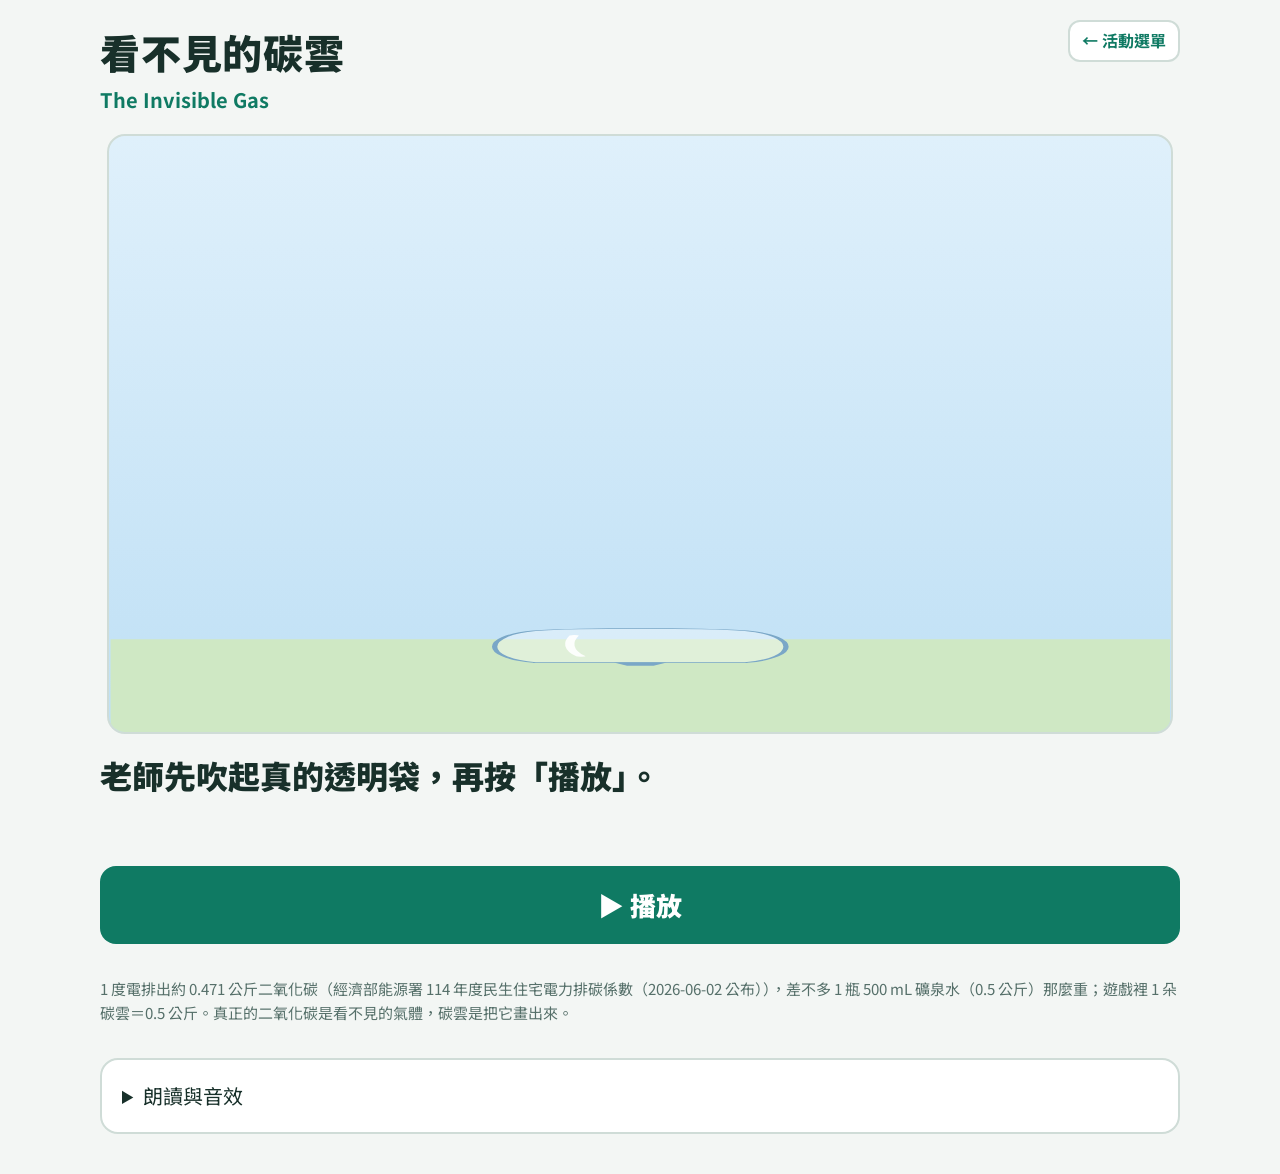
==== bag/index.html @ d029b46d "新增整合選單與五個課堂活動：轉盤、排排站、我會說、超載日動畫、透明袋動畫；尋寶遊戲加輪流上台 - lesson/：依上課順序列出兩節課全部遊戲與動畫 - spin/ rank/ say/：觸控電視輪流" ====
<!doctype html>
<html lang="zh-Hant">
<head>
<meta charset="utf-8">
<meta name="viewport" content="width=device-width, initial-scale=1, viewport-fit=cover">
<title>看不見的碳雲</title>
<link rel="preconnect" href="https://fonts.googleapis.com">
<link rel="stylesheet" href="https://fonts.googleapis.com/css2?family=Noto+Sans+TC:wght@400;500;700;900&display=swap">
<link rel="stylesheet" href="../engine/activity.css">
<style>
/* 第一節 發展活動三的結尾：老師吹起透明袋之後播。袋子鼓起 → 飄上天 → 變成碳雲 */
.fx{transform-box:fill-box;transform-origin:center bottom}
.fxc{transform-box:fill-box;transform-origin:center}
</style>
</head>
<body>
<main class="wrap">
  <div class="top">
    <header><h1>看不見的碳雲</h1><p class="en">The Invisible Gas</p></header>
    <a class="home" href="../lesson/index.html">← 活動選單</a>
  </div>
  <div class="scene"><svg class="stage" id="svg" viewBox="0 0 1600 900" role="img" aria-label="透明袋變成碳雲的動畫"></svg></div>
  <div class="caption" id="cap" aria-live="polite">老師先吹起真的透明袋，再按「播放」。</div>
  <div class="row"><button class="go" id="play">▶ 播放</button></div>
  <p class="src" id="src"></p>
  <details class="panel"><summary>朗讀與音效</summary><div id="opts"></div></details>
</main>

<script src="../engine/tts-zh.js"></script>
<script src="../engine/sfx.js"></script>
<script src="../themes/save-power/icons.js"></script>
<script src="../themes/save-power/theme.js"></script>
<script src="../engine/activity.js"></script>
<script>
(function () {
  const { $, anim, sleep, sfx, TH } = Act;
  const ART = '../themes/save-power/art/';
  const C = TH.constants, BOTTLE = TH.compare[0];
  const NS = 'http://www.w3.org/2000/svg', svg = $('svg');
  const el = (tag, attr, parent = svg) => { const e = document.createElementNS(NS, tag);
    for (const k in attr) String(attr[k]).startsWith('var(') ? e.style.setProperty(k, attr[k]) : e.setAttribute(k, attr[k]);
    parent.appendChild(e); return e; };
  $('src').textContent = `1 度電排出約 ${C.kgCO2PerKwh} 公斤二氧化碳（${C.source}），差不多 1 ${BOTTLE.label}（${BOTTLE.kg} 公斤）那麼重；遊戲裡 1 朵碳雲＝${C.kgPerUnit} 公斤。真正的二氧化碳是看不見的氣體，碳雲是把它畫出來。`;

  function reset() {
    svg.innerHTML = '';
    el('rect', { x: 0, y: 760, width: 1600, height: 140, fill: 'var(--ground)' });
    // 透明袋（一開始扁扁的）
    const g = el('g', { id: 'bag', class: 'fx' });
    el('path', { d: 'M640 760 C560 700 560 420 640 360 C700 320 900 320 960 360 C1040 420 1040 700 960 760 Z', fill: 'rgba(255,255,255,.35)', stroke: '#7aa7c7', 'stroke-width': 8, 'stroke-dasharray': '0' }, g);
    el('path', { d: 'M700 420 C690 500 690 600 710 680', fill: 'none', stroke: 'rgba(255,255,255,.9)', 'stroke-width': 14, 'stroke-linecap': 'round' }, g);
    el('path', { d: 'M760 760 L840 760 L820 800 L780 800 Z', fill: '#7aa7c7' }, g);
    const gas = el('text', { x: 800, y: 580, 'text-anchor': 'middle', 'font-size': 60, 'font-weight': 900, fill: '#7aa7c7', opacity: 0, id: 'gas' }, g);
    gas.textContent = 'CO₂';
    g.style.transform = 'scaleY(.12)';
    // 秤：左邊一瓶水
    const w = el('g', { id: 'weigh', opacity: 0 });
    el('image', { href: ART + TH.art.waterBottle, x: 180, y: 470, width: 220, height: 280 }, w);
    el('text', { x: 290, y: 450, 'text-anchor': 'middle', 'font-size': 40, 'font-weight': 900, fill: 'var(--ink)' }, w).textContent = `約 ${BOTTLE.kg} 公斤`;
    el('text', { x: 480, y: 640, 'text-anchor': 'middle', 'font-size': 110, 'font-weight': 900, fill: 'var(--ink)' }, w).textContent = '≈';
    el('text', { x: 800, y: 300, 'text-anchor': 'middle', 'font-size': 40, 'font-weight': 900, fill: 'var(--ink)', id: 'one' }, w).textContent = '1 度電排出的二氧化碳';
    // 碳雲（最後才出現）
    const c = el('g', { id: 'cloud', opacity: 0, class: 'fxc' });
    el('image', { href: ART + TH.art.cloud, x: 600, y: 60, width: 400, height: 300 }, c);
    el('text', { x: 800, y: 420, 'text-anchor': 'middle', 'font-size': 52, 'font-weight': 900, fill: 'var(--ink)', stroke: 'var(--paper)', 'stroke-width': 8, 'paint-order': 'stroke' }, c).textContent = '碳雲 Carbon Cloud';
  }
  const steps = [
    { say: '老師吹起一個透明袋，袋子鼓起來了。', run: async () => { sfx.rise(); await anim($('bag'), [{ transform: 'scaleY(.12)' }, { transform: 'scaleY(1)' }], 1600, { easing: 'cubic-bezier(.3,1.4,.5,1)' }); } },
    { say: `1度電排出的二氧化碳，差不多1${BOTTLE.label}那麼重。`, run: async () => { await anim($('weigh'), [{ opacity: 0 }, { opacity: 1 }], 700); } },
    { say: '這麼重的東西，是看不見的氣體。', run: async () => { await anim($('gas'), [{ opacity: 0 }, { opacity: .55 }, { opacity: .15 }, { opacity: .55 }], 1600); } },
    { say: '它全部跑到天上去了。', run: async () => {
        anim($('weigh'), [{ opacity: 1 }, { opacity: 0 }], 500);
        sfx.rise();
        await anim($('bag'), [{ transform: 'translateY(0) scale(1)', opacity: 1 }, { transform: 'translateY(-420px) scale(.7)', opacity: .15 }], 2000);
      } },
    { say: '我們把它畫成「碳雲」。', run: async () => {
        sfx.good();
        await anim($('cloud'), [{ opacity: 0, transform: 'scale(.3)' }, { opacity: 1, transform: 'scale(1.08)' }, { opacity: 1, transform: 'scale(1)' }], 900);
        anim($('bag'), [{ opacity: .15 }, { opacity: 0 }], 300);
      } },
    { say: '記住：真正的二氧化碳是看不見的，碳雲是我們把它畫出來。', pause: 200 },
  ];
  Act.mountOptions($('opts'), '你好，我是朗讀的聲音。我們把它畫成碳雲。');
  Act.story(steps, { caption: $('cap'), play: $('play'), reset });
  reset();
})();
</script>
</body>
</html>
---- engine/activity.css ----
/* 課堂小遊戲與動畫共用的版型（spin/ rank/ say/ overshoot/ bag/ lesson/）。
   設計給「學生輪流上台點觸控電視」：大字、大按鈕、只用點的，不用拖曳。 */
:root{
  --bg:#f3f6f4; --paper:#ffffff; --ink:#18302a; --muted:#56706a;
  --line:#cfdcd7; --accent:#0f7a63; --accent-ink:#ffffff; --warn:#b4541c; --ok:#1e9e4a;
  --sky:#dff0fb; --sky2:#bfe0f5; --ground:#cfe8c4;
  --font:"Noto Sans TC","Microsoft JhengHei","PingFang TC",system-ui,sans-serif;
}
@media (prefers-color-scheme: dark){:root:not([data-theme="light"]){
  --bg:#0f1a17; --paper:#17251f; --ink:#e4efe9; --muted:#9db5ad;
  --line:#2c3f38; --accent:#3cc29f; --accent-ink:#06261d; --warn:#f0a070; --ok:#5fd68c;
  --sky:#16313f; --sky2:#1d4256; --ground:#1f3a24; color-scheme:dark}}
:root[data-theme="dark"]{
  --bg:#0f1a17; --paper:#17251f; --ink:#e4efe9; --muted:#9db5ad;
  --line:#2c3f38; --accent:#3cc29f; --accent-ink:#06261d; --warn:#f0a070; --ok:#5fd68c;
  --sky:#16313f; --sky2:#1d4256; --ground:#1f3a24; color-scheme:dark}
*{box-sizing:border-box}
[hidden]{display:none!important}
body{margin:0;background:var(--bg);color:var(--ink);font-family:var(--font);font-size:20px;line-height:1.6;
  padding-left:max(16px,env(safe-area-inset-left,0px));padding-right:max(16px,env(safe-area-inset-right,0px));padding-block:20px 40px}
.wrap{max-width:1080px;margin:0 auto;display:flex;flex-direction:column;gap:18px}
h1{font-size:clamp(28px,6vw,40px);font-weight:900;margin:0;letter-spacing:.02em}
h2{font-size:22px;margin:0}
.en{color:var(--accent);font-weight:700;margin:0}
.sub{color:var(--muted);margin:0}
.top{display:flex;gap:12px;align-items:flex-start;justify-content:space-between;flex-wrap:wrap}
.home{font-size:16px;font-weight:700;color:var(--accent);text-decoration:none;border:2px solid var(--line);border-radius:12px;padding:6px 12px;background:var(--paper)}
.panel{background:var(--paper);border:2px solid var(--line);border-radius:18px;padding:20px;display:flex;flex-direction:column;gap:14px}
button{font:inherit;cursor:pointer;color:var(--ink)}
button:focus-visible{outline:4px solid var(--accent);outline-offset:2px}
.go{font-size:26px;font-weight:900;padding:18px;border-radius:16px;border:none;background:var(--accent);color:var(--accent-ink)}
.go.alt{background:var(--paper);color:var(--ink);border:3px solid var(--accent)}
.small{padding:8px 14px;border-radius:12px;border:2px solid var(--line);background:var(--paper);font-weight:700;font-size:17px}
.row{display:flex;gap:12px;flex-wrap:wrap}
.row>.go{flex:1;min-width:200px}
.bar{display:flex;gap:10px;align-items:center;flex-wrap:wrap}
.bar .prog{font-weight:900;font-size:22px}
.bar .sp{flex:1}
.msg{min-height:34px;font-size:24px;font-weight:700}
.msg.ok{color:var(--ok)} .msg.no{color:var(--warn)}
.note{font-size:15px;color:var(--muted);margin:0}
.seg{display:flex;gap:8px;flex-wrap:wrap;align-items:center}
.seg button{padding:10px 18px;border-radius:12px;border:2px solid var(--line);background:var(--paper);font-weight:700}
.seg button[aria-pressed="true"]{background:var(--accent);border-color:var(--accent);color:var(--accent-ink)}
.voicepick{display:flex;gap:10px;align-items:center;flex-wrap:wrap;font-weight:700}
.voicepick select{font:inherit;font-size:16px;padding:8px 10px;border-radius:10px;border:2px solid var(--line);background:var(--paper);color:var(--ink);max-width:100%;flex:1;min-width:220px}
.voicepick button{padding:8px 16px;border-radius:12px;border:2px solid var(--line);background:var(--paper);font-weight:700}
.voicepick .voicenote{flex-basis:100%;margin:0;font-size:15px;font-weight:400;color:var(--muted)}
a{color:var(--accent)}

/* 輪流上台：「第 n 位」＋三個層級大按鈕 */
.turn{display:flex;flex-direction:column;gap:16px;align-items:stretch}
.turn .who{font-size:clamp(30px,6vw,46px);font-weight:900;text-align:center}
.tiers{display:grid;grid-template-columns:repeat(auto-fit,minmax(240px,1fr));gap:14px}
.tier{text-align:left;padding:18px;border-radius:18px;border:3px solid var(--line);background:var(--paper);display:flex;flex-direction:column;gap:4px;min-height:120px}
.tier b{font-size:28px}
.tier span{color:var(--muted);font-size:17px}
.tier:hover{border-color:var(--accent)}
.log{width:100%;border-collapse:collapse;font-size:18px}
.log th,.log td{border-bottom:1px solid var(--line);padding:8px 6px;text-align:left;vertical-align:top}
.log th{color:var(--muted);font-weight:700}

/* 選項卡（重量、家電、抽卡） */
.cards{display:grid;grid-template-columns:repeat(auto-fit,minmax(150px,1fr));gap:14px}
.card{border:4px solid var(--line);border-radius:18px;background:var(--paper);padding:14px 8px;display:flex;flex-direction:column;align-items:center;gap:6px;font-weight:900;min-height:150px;justify-content:center;transition:transform .15s}
.card:active{transform:scale(.97)}
.card img,.card svg{width:84px;height:84px;object-fit:contain;display:block}
.card .nm{font-size:24px}
.card .w{font-size:18px;color:var(--muted);font-weight:700}
.card.right{border-color:var(--ok);background:color-mix(in srgb,var(--ok) 12%,var(--paper))}
.card.wrong{border-color:var(--warn);animation:shake .4s}
.card.hint{border-color:var(--accent);border-style:dashed;animation:pulse 1s ease-in-out infinite}
.card:disabled{opacity:.45;cursor:default}
@keyframes shake{25%{transform:translateX(-6px)}75%{transform:translateX(6px)}}
@keyframes pulse{50%{box-shadow:0 0 0 8px color-mix(in srgb,var(--accent) 30%,transparent)}}

/* 動畫頁 */
.scene{position:relative;width:100%;max-width:max(320px,calc((100dvh - 300px) * 16 / 9));margin:0 auto;aspect-ratio:16/9;border-radius:18px;overflow:hidden;border:2px solid var(--line);background:linear-gradient(var(--sky),var(--sky2))}
.scene svg.stage{position:absolute;inset:0;width:100%;height:100%}
.caption{font-size:clamp(22px,3.6vw,32px);font-weight:900;line-height:1.45;min-height:3em}
.src{font-size:15px;color:var(--muted)}
@media (prefers-reduced-motion: reduce){.card.wrong,.card.hint{animation:none}}
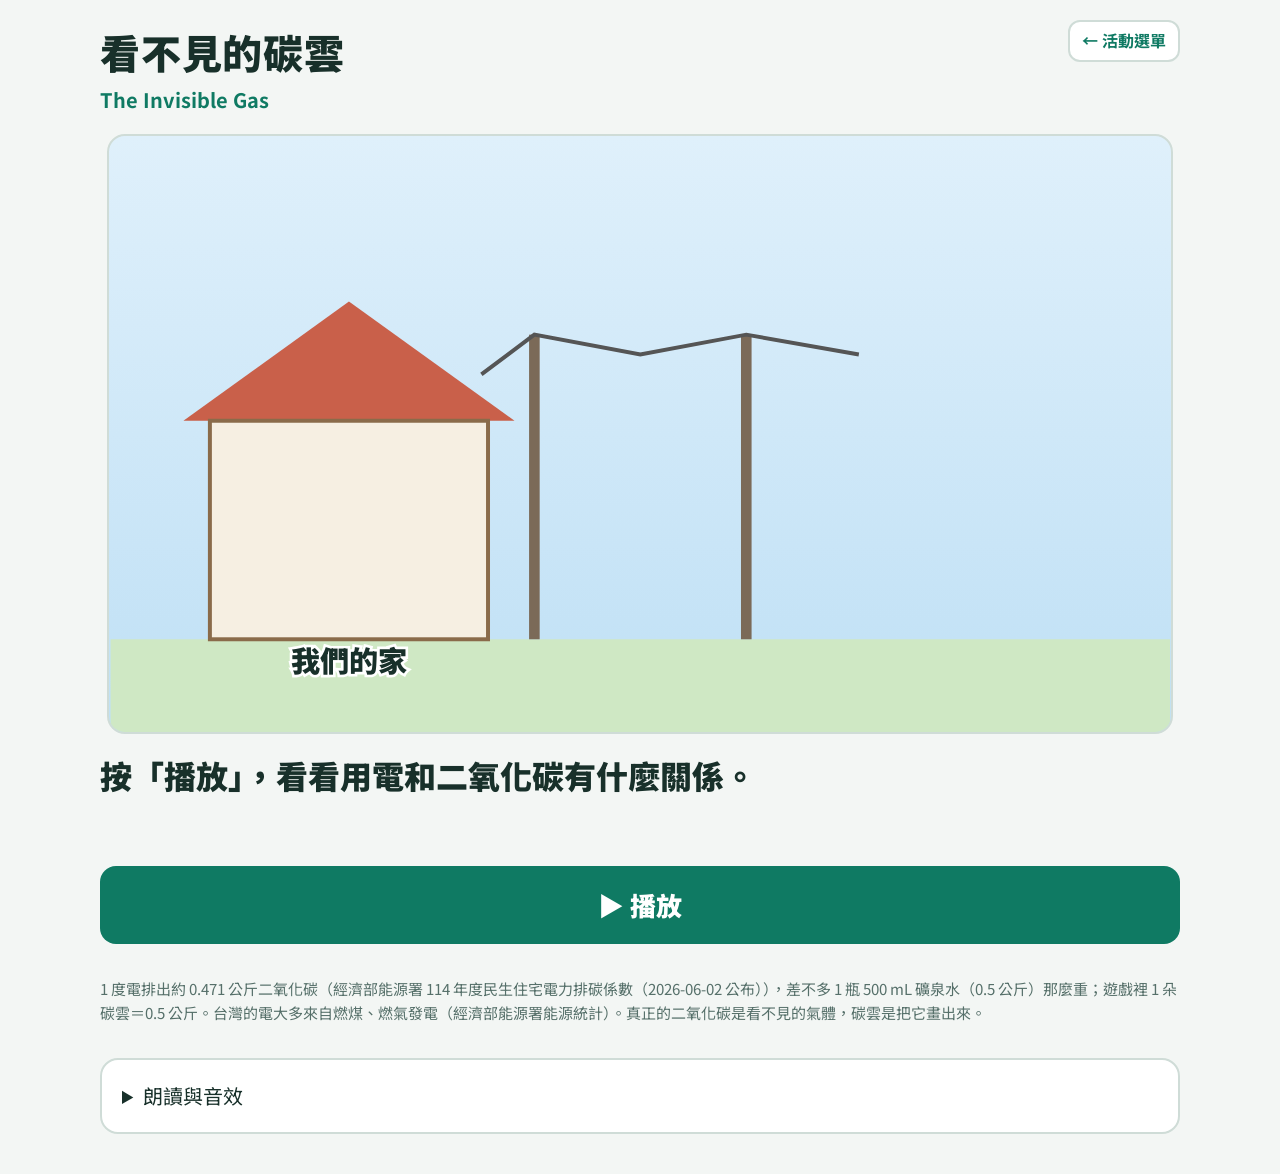
==== commit 5a1d7b83: "計算器左欄加隨機電費單與列印；尋寶加列印練習單；電價與帳單版面收進 engine/bill.js；碳雲動畫改成用電→發電排碳 - engine/bill.js：電價、金額、帳單版面的唯一來源（make" ====
--- a/bag/index.html
+++ b/bag/index.html
@@ -8,7 +8,7 @@
 <link rel="stylesheet" href="https://fonts.googleapis.com/css2?family=Noto+Sans+TC:wght@400;500;700;900&display=swap">
 <link rel="stylesheet" href="../engine/activity.css">
 <style>
-/* 第一節 發展活動三的結尾：老師吹起透明袋之後播。袋子鼓起 → 飄上天 → 變成碳雲 */
+/* 第一節 發展活動三的結尾：在家用電 → 發電廠送電 → 燒煤、燒天然氣排出二氧化碳 → 看不見、飄上天 → 畫成碳雲 */
 .fx{transform-box:fill-box;transform-origin:center bottom}
 .fxc{transform-box:fill-box;transform-origin:center}
 </style>
@@ -19,8 +19,8 @@
     <header><h1>看不見的碳雲</h1><p class="en">The Invisible Gas</p></header>
     <a class="home" href="../lesson/index.html">← 活動選單</a>
   </div>
-  <div class="scene"><svg class="stage" id="svg" viewBox="0 0 1600 900" role="img" aria-label="透明袋變成碳雲的動畫"></svg></div>
-  <div class="caption" id="cap" aria-live="polite">老師先吹起真的透明袋，再按「播放」。</div>
+  <div class="scene"><svg class="stage" id="svg" viewBox="0 0 1600 900" role="img" aria-label="用電、發電、排出二氧化碳，變成碳雲的動畫"></svg></div>
+  <div class="caption" id="cap" aria-live="polite">按「播放」，看看用電和二氧化碳有什麼關係。</div>
   <div class="row"><button class="go" id="play">▶ 播放</button></div>
   <p class="src" id="src"></p>
   <details class="panel"><summary>朗讀與音效</summary><div id="opts"></div></details>
@@ -40,47 +40,103 @@
   const el = (tag, attr, parent = svg) => { const e = document.createElementNS(NS, tag);
     for (const k in attr) String(attr[k]).startsWith('var(') ? e.style.setProperty(k, attr[k]) : e.setAttribute(k, attr[k]);
     parent.appendChild(e); return e; };
-  $('src').textContent = `1 度電排出約 ${C.kgCO2PerKwh} 公斤二氧化碳（${C.source}），差不多 1 ${BOTTLE.label}（${BOTTLE.kg} 公斤）那麼重；遊戲裡 1 朵碳雲＝${C.kgPerUnit} 公斤。真正的二氧化碳是看不見的氣體，碳雲是把它畫出來。`;
+  const txt = (x, y, s, size, parent, extra = {}) => { const t = el('text', { x, y, 'text-anchor': 'middle', 'font-size': size, 'font-weight': 900, fill: 'var(--ink)', stroke: 'var(--paper)', 'stroke-width': 8, 'paint-order': 'stroke', ...extra }, parent); t.textContent = s; return t; };
+  $('src').textContent = `1 度電排出約 ${C.kgCO2PerKwh} 公斤二氧化碳（${C.source}），差不多 1 ${BOTTLE.label}（${BOTTLE.kg} 公斤）那麼重；遊戲裡 1 朵碳雲＝${C.kgPerUnit} 公斤。台灣的電大多來自燃煤、燃氣發電（經濟部能源署能源統計）。真正的二氧化碳是看不見的氣體，碳雲是把它畫出來。`;
 
+  const WIRE = 'M1130 330 L960 300 L800 330 L640 300 L560 360';   // 發電廠 → 電線桿 → 家
   function reset() {
     svg.innerHTML = '';
     el('rect', { x: 0, y: 760, width: 1600, height: 140, fill: 'var(--ground)' });
-    // 透明袋（一開始扁扁的）
-    const g = el('g', { id: 'bag', class: 'fx' });
-    el('path', { d: 'M640 760 C560 700 560 420 640 360 C700 320 900 320 960 360 C1040 420 1040 700 960 760 Z', fill: 'rgba(255,255,255,.35)', stroke: '#7aa7c7', 'stroke-width': 8, 'stroke-dasharray': '0' }, g);
-    el('path', { d: 'M700 420 C690 500 690 600 710 680', fill: 'none', stroke: 'rgba(255,255,255,.9)', 'stroke-width': 14, 'stroke-linecap': 'round' }, g);
-    el('path', { d: 'M760 760 L840 760 L820 800 L780 800 Z', fill: '#7aa7c7' }, g);
-    const gas = el('text', { x: 800, y: 580, 'text-anchor': 'middle', 'font-size': 60, 'font-weight': 900, fill: '#7aa7c7', opacity: 0, id: 'gas' }, g);
-    gas.textContent = 'CO₂';
-    g.style.transform = 'scaleY(.12)';
-    // 秤：左邊一瓶水
+    // 家：屋子＋三個在用電的家電
+    const home = el('g', { id: 'home' });
+    el('path', { d: 'M110 430 L360 250 L610 430 Z', fill: '#c9604a' }, home);
+    el('rect', { x: 150, y: 430, width: 420, height: 330, fill: '#f6efe2', stroke: '#8a6b4a', 'stroke-width': 6 }, home);
+    const glow = el('rect', { id: 'glow', x: 165, y: 445, width: 390, height: 300, fill: '#ffe27a', opacity: 0 }, home);
+    const apps = el('g', { id: 'apps' }, home);
+    [['bulb', 175, 455], ['tv', 290, 560], ['ac', 420, 455]].forEach(([k, x, y], i) =>
+      el('image', { href: ART + TH.art[k], x, y, width: 130, height: 130, opacity: 0, class: 'fxc', id: 'app' + i }, apps));
+    txt(360, 810, '我們的家', 44, home);
+    // 電線桿與電線
+    [[960, 300], [640, 300]].forEach(([x, y]) => el('rect', { x: x - 8, y, width: 16, height: 760 - y, fill: '#7b6a58' }));
+    const wire = el('path', { id: 'wire', d: WIRE, fill: 'none', stroke: '#555', 'stroke-width': 6 });
+    // 發電廠：廠房＋兩根煙囪＋火
+    const plant = el('g', { id: 'plant', opacity: 0 });
+    el('rect', { x: 1130, y: 470, width: 360, height: 290, fill: '#9aa5ad', stroke: '#5d676e', 'stroke-width': 6 }, plant);
+    el('rect', { x: 1180, y: 250, width: 70, height: 220, fill: '#b9c1c6', stroke: '#5d676e', 'stroke-width': 6 }, plant);
+    el('rect', { x: 1350, y: 210, width: 70, height: 260, fill: '#b9c1c6', stroke: '#5d676e', 'stroke-width': 6 }, plant);
+    el('path', { d: 'M1290 620 l-30 50 l20 0 l-25 60 l60 -75 l-22 0 l25 -35 Z', fill: '#f5c400', stroke: '#8a6d00', 'stroke-width': 4 }, plant);
+    txt(1310, 810, '發電廠', 44, plant);
+    const fire = el('g', { id: 'fire', opacity: 0, class: 'fx' }, plant);
+    el('path', { d: 'M1160 760 C1150 720 1185 700 1180 660 C1205 690 1215 715 1205 760 Z', fill: '#ff7a1a' }, fire);
+    el('path', { d: 'M1410 760 C1400 725 1430 705 1428 670 C1450 700 1458 720 1450 760 Z', fill: '#ff7a1a' }, fire);
+    txt(1310, 455, '燒煤、燒天然氣', 40, fire);
+    // 電流（沿著電線跑的光點）
+    for (let i = 0; i < 4; i++) el('circle', { class: 'spark', r: 14, fill: '#f5c400', stroke: '#8a6d00', 'stroke-width': 3, opacity: 0 });
+    // 煙囪冒出的二氧化碳（半透明的氣）
+    const gas = el('g', { id: 'gas', opacity: 0 });
+    [[1215, 200], [1385, 160], [1300, 120]].forEach(([x, y], i) => {
+      const g = el('g', { class: 'puff fxc' }, gas);
+      el('circle', { cx: x, cy: y, r: 62, fill: 'rgba(160,170,180,.45)' }, g);
+      txt(x, y + 16, 'CO₂', 44, g, { fill: '#4d5a66', 'stroke-width': 6 });
+    });
+    // 秤：一瓶水 ≈ 1 度電的二氧化碳
     const w = el('g', { id: 'weigh', opacity: 0 });
-    el('image', { href: ART + TH.art.waterBottle, x: 180, y: 470, width: 220, height: 280 }, w);
-    el('text', { x: 290, y: 450, 'text-anchor': 'middle', 'font-size': 40, 'font-weight': 900, fill: 'var(--ink)' }, w).textContent = `約 ${BOTTLE.kg} 公斤`;
-    el('text', { x: 480, y: 640, 'text-anchor': 'middle', 'font-size': 110, 'font-weight': 900, fill: 'var(--ink)' }, w).textContent = '≈';
-    el('text', { x: 800, y: 300, 'text-anchor': 'middle', 'font-size': 40, 'font-weight': 900, fill: 'var(--ink)', id: 'one' }, w).textContent = '1 度電排出的二氧化碳';
+    el('rect', { x: 340, y: 60, width: 740, height: 340, rx: 30, fill: 'var(--paper)', stroke: 'var(--line)', 'stroke-width': 6 }, w);
+    el('image', { href: ART + TH.art.waterBottle, x: 390, y: 95, width: 200, height: 260 }, w);
+    txt(490, 385, `約 ${BOTTLE.kg} 公斤`, 34, w);
+    txt(670, 250, '≈', 110, w);
+    txt(895, 215, '用 1 度電', 48, w);
+    txt(895, 285, '排出的二氧化碳', 40, w);
     // 碳雲（最後才出現）
     const c = el('g', { id: 'cloud', opacity: 0, class: 'fxc' });
-    el('image', { href: ART + TH.art.cloud, x: 600, y: 60, width: 400, height: 300 }, c);
-    el('text', { x: 800, y: 420, 'text-anchor': 'middle', 'font-size': 52, 'font-weight': 900, fill: 'var(--ink)', stroke: 'var(--paper)', 'stroke-width': 8, 'paint-order': 'stroke' }, c).textContent = '碳雲 Carbon Cloud';
+    el('image', { href: ART + TH.art.cloud, x: 600, y: 20, width: 400, height: 300 }, c);
+    txt(800, 360, '碳雲 Carbon Cloud', 52, c);
   }
+  // 光點沿電線從發電廠跑到家（跑兩輪）
+  async function flow() {
+    const path = $('wire'), L = path.getTotalLength(), sp = [...svg.querySelectorAll('.spark')];
+    for (let round = 0; round < 2; round++) {
+      await Promise.all(sp.map(async (s, i) => {
+        await sleep(i * 260);
+        const frames = Array.from({ length: 11 }, (_, k) => { const p = path.getPointAtLength(L * k / 10); return { transform: `translate(${p.x}px,${p.y}px)`, opacity: k === 10 ? 0 : 1 }; });
+        await anim(s, frames, 1300, { easing: 'linear' });
+      }));
+    }
+  }
+  const pop = (id) => anim($(id), [{ opacity: 0, transform: 'scale(.3)' }, { opacity: 1, transform: 'scale(1.1)' }, { opacity: 1, transform: 'scale(1)' }], 500);
   const steps = [
-    { say: '老師吹起一個透明袋，袋子鼓起來了。', run: async () => { sfx.rise(); await anim($('bag'), [{ transform: 'scaleY(.12)' }, { transform: 'scaleY(1)' }], 1600, { easing: 'cubic-bezier(.3,1.4,.5,1)' }); } },
-    { say: `1度電排出的二氧化碳，差不多1${BOTTLE.label}那麼重。`, run: async () => { await anim($('weigh'), [{ opacity: 0 }, { opacity: 1 }], 700); } },
-    { say: '這麼重的東西，是看不見的氣體。', run: async () => { await anim($('gas'), [{ opacity: 0 }, { opacity: .55 }, { opacity: .15 }, { opacity: .55 }], 1600); } },
-    { say: '它全部跑到天上去了。', run: async () => {
+    { say: '我們在家開燈、看電視、吹冷氣，都要用電。', run: async () => {
+        for (let i = 0; i < 3; i++) { sfx.good(); await pop('app' + i); }
+        await anim($('glow'), [{ opacity: 0 }, { opacity: .35 }], 600);
+      } },
+    { say: '電是從發電廠，順著電線送到家裡的。', run: async () => {
+        await anim($('plant'), [{ opacity: 0 }, { opacity: 1 }], 700);
+        await flow();
+      } },
+    { say: '很多發電廠要燒煤、燒天然氣來發電，燒的時候，會排出二氧化碳。', run: async () => {
+        sfx.rise();
+        await anim($('fire'), [{ opacity: 0, transform: 'scaleY(.3)' }, { opacity: 1, transform: 'scaleY(1.1)' }, { opacity: 1, transform: 'scaleY(1)' }], 700);
+        await anim($('gas'), [{ opacity: 0 }, { opacity: 1 }], 900);
+      } },
+    { say: `用1度電，大約排出${C.kgCO2PerKwh}公斤的二氧化碳，差不多1${BOTTLE.label}那麼重。`, run: async () => {
+        anim($('home'), [{ opacity: 1 }, { opacity: .3 }], 500);
+        await anim($('weigh'), [{ opacity: 0 }, { opacity: 1 }], 700);
+      } },
+    { say: '這麼重的東西，卻是看不見的氣體，全部飄到天上去了。', run: async () => {
         anim($('weigh'), [{ opacity: 1 }, { opacity: 0 }], 500);
+        anim($('home'), [{ opacity: .3 }, { opacity: 1 }], 500);
         sfx.rise();
-        await anim($('bag'), [{ transform: 'translateY(0) scale(1)', opacity: 1 }, { transform: 'translateY(-420px) scale(.7)', opacity: .15 }], 2000);
+        await Promise.all([...svg.querySelectorAll('.puff')].map((p, i) =>
+          anim(p, [{ transform: 'translate(0,0) scale(1)', opacity: 1 }, { transform: `translate(${-260 - i * 120}px,-60px) scale(1.4)`, opacity: .12 }], 2000 + i * 200)));
       } },
     { say: '我們把它畫成「碳雲」。', run: async () => {
         sfx.good();
         await anim($('cloud'), [{ opacity: 0, transform: 'scale(.3)' }, { opacity: 1, transform: 'scale(1.08)' }, { opacity: 1, transform: 'scale(1)' }], 900);
-        anim($('bag'), [{ opacity: .15 }, { opacity: 0 }], 300);
+        anim($('gas'), [{ opacity: 1 }, { opacity: 0 }], 400);
       } },
-    { say: '記住：真正的二氧化碳是看不見的，碳雲是我們把它畫出來。', pause: 200 },
+    { say: '記住：用電的時候，看不見的二氧化碳就跑到天上了。碳雲是我們把它畫出來。', pause: 200 },
   ];
-  Act.mountOptions($('opts'), '你好，我是朗讀的聲音。我們把它畫成碳雲。');
+  Act.mountOptions($('opts'));
   Act.story(steps, { caption: $('cap'), play: $('play'), reset });
   reset();
 })();
